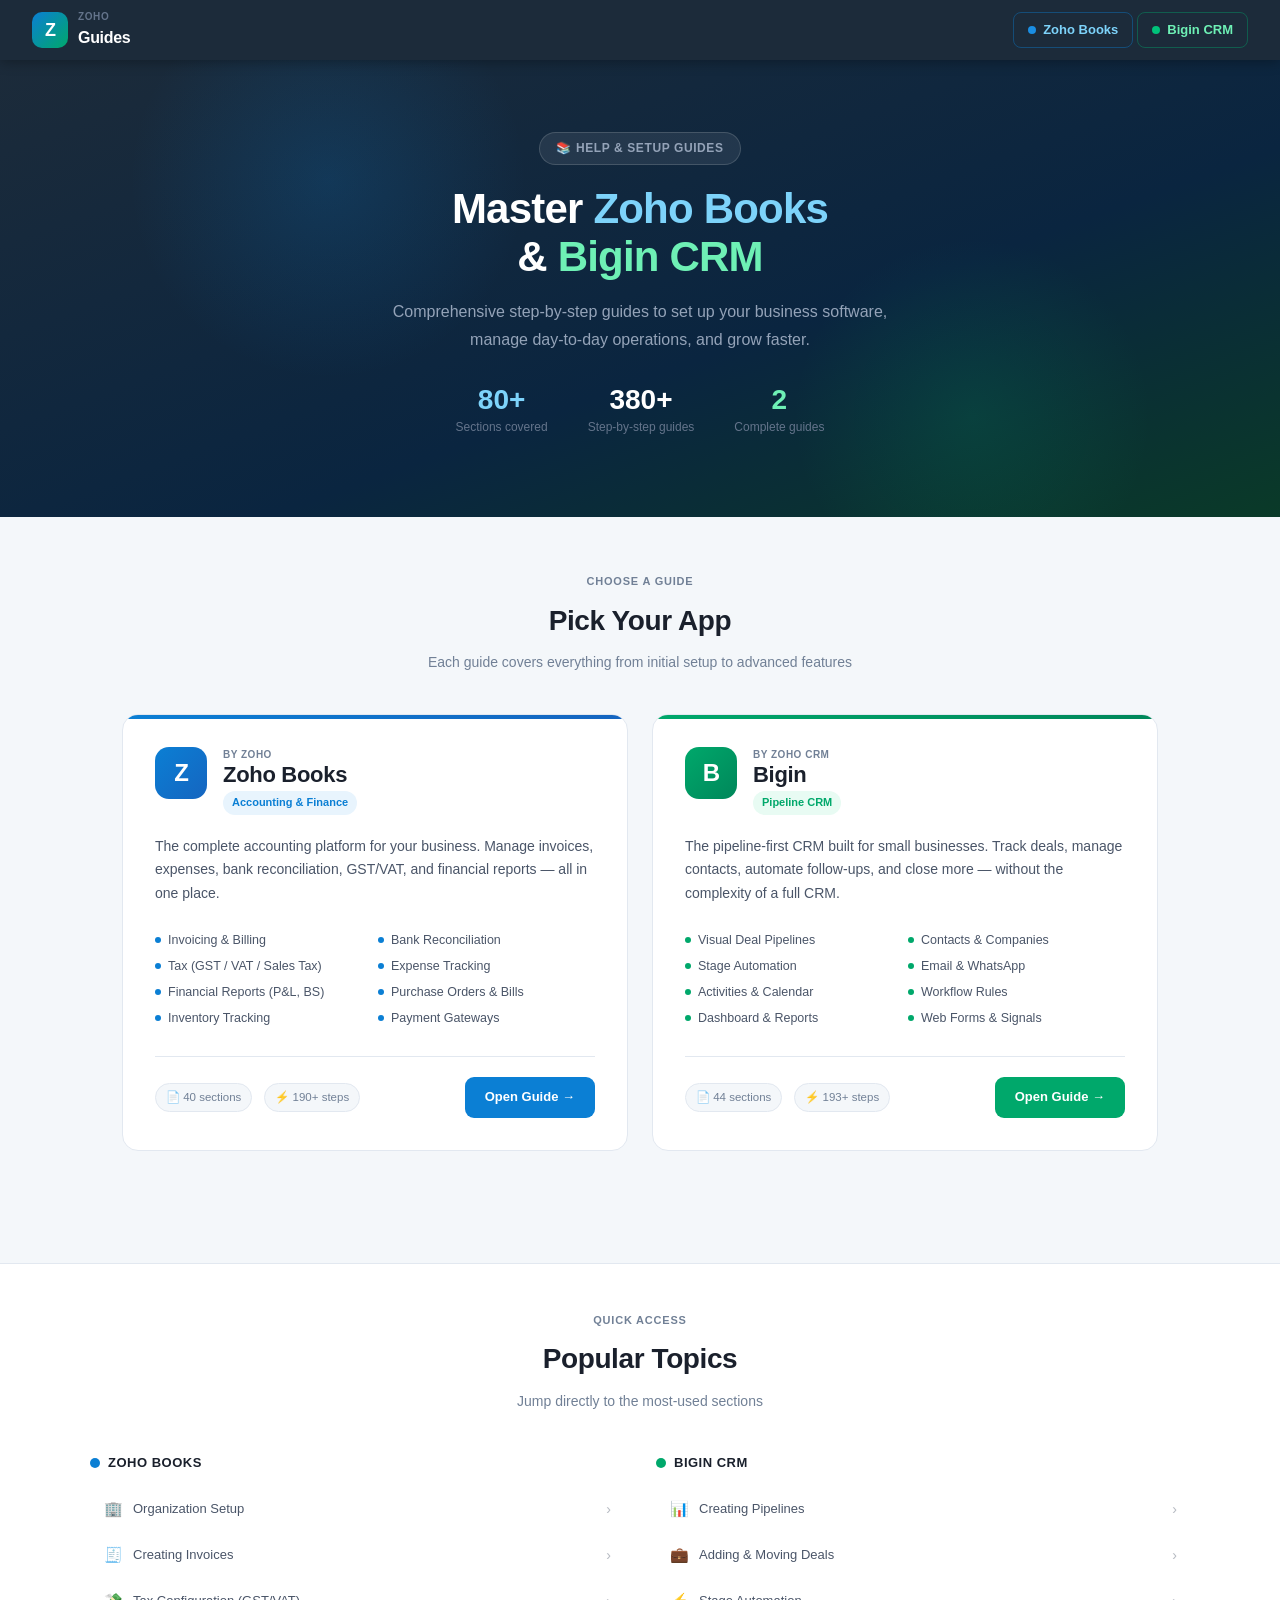
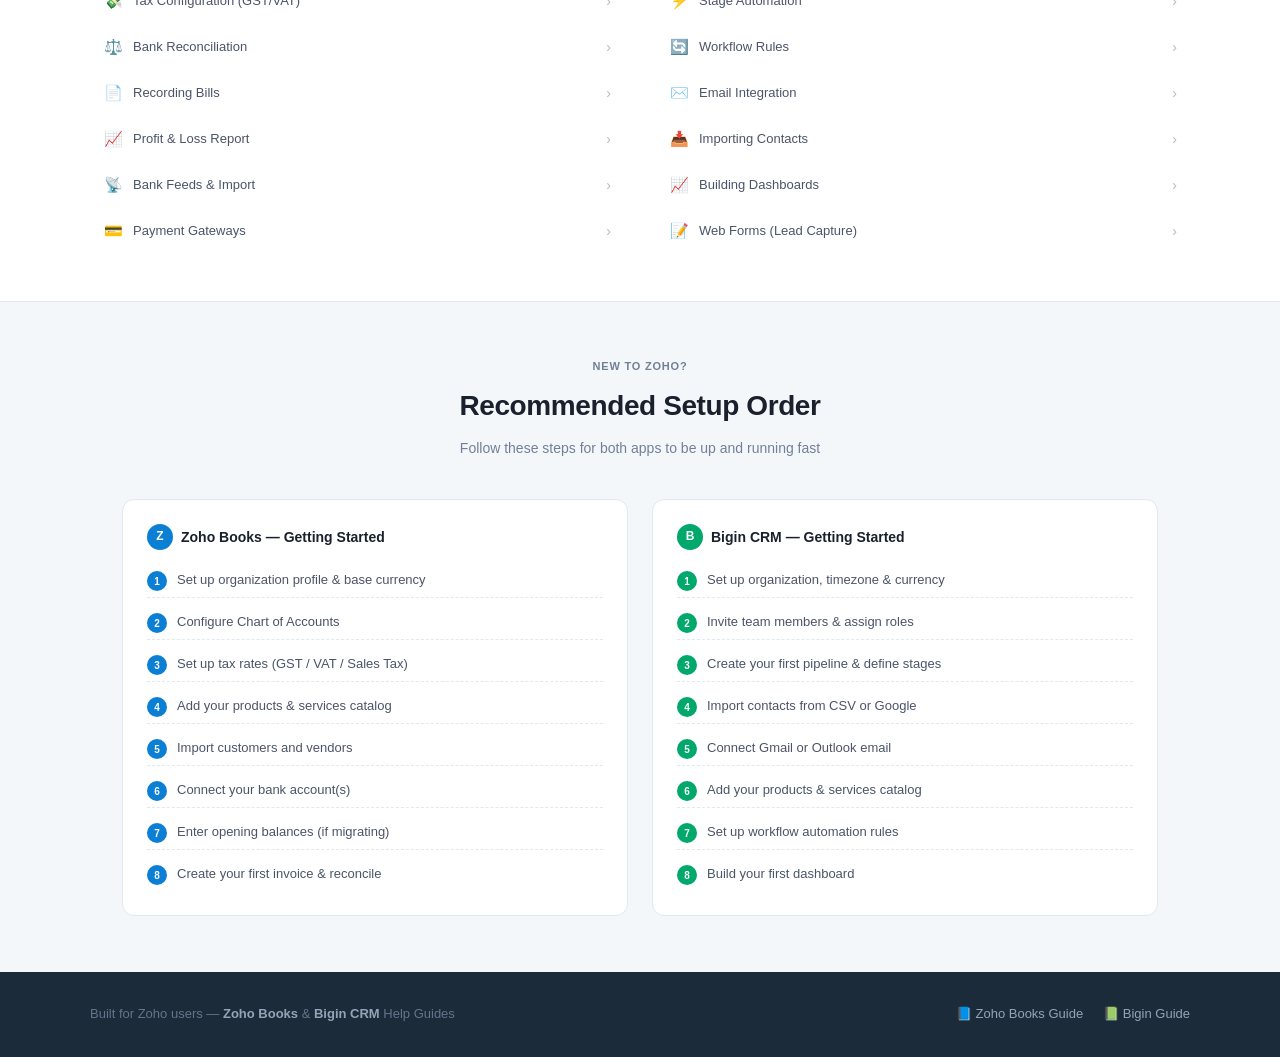
==== index.html @ 209bd2f0 "Add files via upload" ====
<!DOCTYPE html>
<html lang="en">
<head>
<meta charset="UTF-8">
<meta name="viewport" content="width=device-width, initial-scale=1.0">
<title>Zoho Guides — Books & Bigin Help Center</title>
<link rel="stylesheet" href="mobile.css">
<style>
  :root {
    --navy: #1C2B3A;
    --navy-light: #243447;
    --teal: #0B7FD4;
    --teal-light: #1A8EE3;
    --teal-pale: #E8F4FD;
    --green: #00A86B;
    --green-light: #00C27A;
    --green-pale: #E8FBF3;
    --amber: #F5A623;
    --amber-pale: #FFF8EC;
    --canvas: #F4F7FA;
    --white: #FFFFFF;
    --border: #E2E8F0;
    --text-primary: #1A202C;
    --text-secondary: #4A5568;
    --text-muted: #718096;
    --header-h: 60px;
    --red: #E53E3E;
    --red-pale: #FFF5F5;
  }

  *, *::before, *::after { box-sizing: border-box; margin: 0; padding: 0; }

  body {
    font-family: 'Inter', -apple-system, BlinkMacSystemFont, 'Segoe UI', sans-serif;
    background: var(--canvas);
    color: var(--text-primary);
    line-height: 1.6;
    font-size: 15px;
  }

  /* ─── HEADER ─── */
  header {
    position: sticky;
    top: 0;
    height: var(--header-h);
    background: var(--navy);
    display: flex;
    align-items: center;
    padding: 0 32px;
    gap: 16px;
    z-index: 50;
    box-shadow: 0 2px 12px rgba(0,0,0,0.3);
  }

  .logo-group {
    display: flex;
    align-items: center;
    gap: 10px;
    text-decoration: none;
  }

  .zoho-mark {
    width: 36px; height: 36px;
    background: linear-gradient(135deg, var(--teal) 0%, var(--green) 100%);
    border-radius: 10px;
    display: flex; align-items: center; justify-content: center;
    font-size: 18px; font-weight: 900; color: white; letter-spacing: -1px;
  }

  .logo-group .brand { font-size: 10px; color: #64748B; font-weight: 600; text-transform: uppercase; letter-spacing: 0.6px; }
  .logo-group .title { font-size: 16px; color: white; font-weight: 800; letter-spacing: -0.3px; }

  .header-nav {
    display: flex;
    align-items: center;
    gap: 4px;
    margin-left: auto;
  }

  .nav-link {
    display: flex;
    align-items: center;
    gap: 7px;
    padding: 7px 14px;
    border-radius: 8px;
    font-size: 13px;
    font-weight: 600;
    color: #94A3B8;
    text-decoration: none;
    transition: all 0.15s;
    white-space: nowrap;
  }

  .nav-link:hover { background: rgba(255,255,255,0.08); color: white; }

  .nav-link.books { border: 1px solid rgba(11,127,212,0.4); color: #7DD3FA; }
  .nav-link.books:hover { background: rgba(11,127,212,0.15); color: white; }
  .nav-link.bigin { border: 1px solid rgba(0,168,107,0.4); color: #6EF0B5; }
  .nav-link.bigin:hover { background: rgba(0,168,107,0.15); color: white; }

  .nav-dot { width: 8px; height: 8px; border-radius: 50%; flex-shrink: 0; }
  .nav-dot.blue { background: var(--teal-light); }
  .nav-dot.green { background: var(--green-light); }

  /* ─── HERO ─── */
  .index-hero {
    background: linear-gradient(160deg, var(--navy) 0%, #0A2540 60%, #0A3A28 100%);
    padding: 72px 32px 80px;
    text-align: center;
    position: relative;
    overflow: hidden;
  }

  .index-hero::before {
    content: '';
    position: absolute;
    left: 10%; top: -80px;
    width: 400px; height: 400px;
    background: radial-gradient(circle, rgba(11,127,212,0.18) 0%, transparent 70%);
    pointer-events: none;
  }

  .index-hero::after {
    content: '';
    position: absolute;
    right: 10%; bottom: -80px;
    width: 360px; height: 360px;
    background: radial-gradient(circle, rgba(0,168,107,0.15) 0%, transparent 70%);
    pointer-events: none;
  }

  .hero-eyebrow {
    display: inline-flex; align-items: center; gap: 8px;
    background: rgba(255,255,255,0.08);
    border: 1px solid rgba(255,255,255,0.15);
    color: #94A3B8;
    font-size: 12px; font-weight: 600; padding: 6px 16px; border-radius: 20px;
    margin-bottom: 20px; text-transform: uppercase; letter-spacing: 0.6px;
  }

  .index-hero h1 {
    font-size: 42px; font-weight: 900; color: white;
    line-height: 1.15; margin-bottom: 16px; letter-spacing: -0.8px;
    position: relative; z-index: 1;
  }

  .index-hero h1 .accent-blue { color: #7DD3FA; }
  .index-hero h1 .accent-green { color: #6EF0B5; }

  .index-hero p {
    font-size: 16px; color: #94A3B8;
    max-width: 520px; margin: 0 auto 32px; line-height: 1.75;
    position: relative; z-index: 1;
  }

  .hero-stats {
    display: flex;
    justify-content: center;
    gap: 40px;
    position: relative; z-index: 1;
  }

  .stat { text-align: center; }
  .stat-num { font-size: 28px; font-weight: 800; color: white; line-height: 1; }
  .stat-num.blue { color: #7DD3FA; }
  .stat-num.green { color: #6EF0B5; }
  .stat-label { font-size: 12px; color: #64748B; margin-top: 4px; }

  /* ─── GUIDES GRID ─── */
  .guides-section {
    max-width: 1100px;
    margin: 0 auto;
    padding: 56px 32px;
  }

  .section-eyebrow {
    text-align: center;
    font-size: 11px; font-weight: 700; color: var(--text-muted);
    text-transform: uppercase; letter-spacing: 0.8px;
    margin-bottom: 8px;
  }

  .section-heading {
    text-align: center;
    font-size: 28px; font-weight: 800; color: var(--text-primary);
    letter-spacing: -0.4px; margin-bottom: 8px;
  }

  .section-sub {
    text-align: center;
    font-size: 14px; color: var(--text-muted);
    margin-bottom: 40px;
  }

  .guides-grid {
    display: grid;
    grid-template-columns: repeat(2, 1fr);
    gap: 24px;
    margin-bottom: 56px;
  }

  .guide-card {
    background: white;
    border: 1px solid var(--border);
    border-radius: 16px;
    padding: 32px;
    text-decoration: none;
    color: inherit;
    display: flex;
    flex-direction: column;
    transition: all 0.2s;
    position: relative;
    overflow: hidden;
  }

  .guide-card::before {
    content: '';
    position: absolute;
    top: 0; left: 0; right: 0;
    height: 4px;
    border-radius: 16px 16px 0 0;
  }

  .guide-card.books::before { background: linear-gradient(90deg, var(--teal) 0%, #1565C0 100%); }
  .guide-card.bigin::before { background: linear-gradient(90deg, var(--green) 0%, #00875A 100%); }

  .guide-card:hover {
    transform: translateY(-4px);
    box-shadow: 0 12px 40px rgba(0,0,0,0.1);
  }

  .guide-card.books:hover { border-color: var(--teal); }
  .guide-card.bigin:hover { border-color: var(--green); }

  .card-header {
    display: flex;
    align-items: flex-start;
    gap: 16px;
    margin-bottom: 20px;
  }

  .app-icon {
    width: 52px; height: 52px;
    border-radius: 14px;
    display: flex; align-items: center; justify-content: center;
    font-size: 24px; font-weight: 900; color: white;
    flex-shrink: 0;
    letter-spacing: -1px;
  }

  .app-icon.books-icon { background: linear-gradient(135deg, var(--teal) 0%, #1565C0 100%); }
  .app-icon.bigin-icon { background: linear-gradient(135deg, var(--green) 0%, #00875A 100%); }

  .app-meta { flex: 1; }
  .app-by { font-size: 10px; color: var(--text-muted); font-weight: 600; text-transform: uppercase; letter-spacing: 0.5px; }
  .app-name { font-size: 22px; font-weight: 800; color: var(--text-primary); letter-spacing: -0.3px; line-height: 1.1; }
  .app-tag {
    display: inline-block;
    padding: 3px 9px; border-radius: 20px;
    font-size: 11px; font-weight: 700; margin-top: 4px;
  }

  .books .app-tag { background: var(--teal-pale); color: var(--teal); }
  .bigin .app-tag { background: var(--green-pale); color: var(--green); }

  .card-desc {
    font-size: 14px; color: var(--text-secondary);
    line-height: 1.7; margin-bottom: 24px; flex: 1;
  }

  .feature-list {
    display: grid;
    grid-template-columns: 1fr 1fr;
    gap: 6px;
    margin-bottom: 28px;
  }

  .feature-item {
    display: flex;
    align-items: center;
    gap: 7px;
    font-size: 12.5px;
    color: var(--text-secondary);
  }

  .feature-dot {
    width: 6px; height: 6px; border-radius: 50%; flex-shrink: 0;
  }

  .books .feature-dot { background: var(--teal); }
  .bigin .feature-dot { background: var(--green); }

  .card-footer {
    display: flex;
    align-items: center;
    justify-content: space-between;
    padding-top: 20px;
    border-top: 1px solid var(--border);
  }

  .card-meta {
    display: flex;
    gap: 12px;
  }

  .meta-pill {
    display: flex; align-items: center; gap: 5px;
    font-size: 11.5px; color: var(--text-muted);
    background: var(--canvas);
    padding: 4px 10px; border-radius: 20px;
    border: 1px solid var(--border);
  }

  .open-btn {
    display: inline-flex;
    align-items: center;
    gap: 7px;
    padding: 10px 20px;
    border-radius: 9px;
    font-size: 13px; font-weight: 700;
    color: white;
    text-decoration: none;
    transition: all 0.15s;
  }

  .books .open-btn { background: var(--teal); }
  .books .open-btn:hover { background: var(--teal-light); }
  .bigin .open-btn { background: var(--green); }
  .bigin .open-btn:hover { background: var(--green-light); }

  /* ─── QUICK TOPICS ─── */
  .topics-section {
    background: white;
    border-top: 1px solid var(--border);
    border-bottom: 1px solid var(--border);
    padding: 48px 32px;
  }

  .topics-inner {
    max-width: 1100px;
    margin: 0 auto;
  }

  .topics-grid {
    display: grid;
    grid-template-columns: repeat(2, 1fr);
    gap: 32px;
    margin-top: 36px;
  }

  .topic-col h3 {
    font-size: 13px; font-weight: 800; color: var(--text-primary);
    text-transform: uppercase; letter-spacing: 0.5px;
    margin-bottom: 14px;
    display: flex; align-items: center; gap: 8px;
  }

  .topic-col h3 .col-dot {
    width: 10px; height: 10px; border-radius: 50%;
  }

  .topic-col h3 .col-dot.blue { background: var(--teal); }
  .topic-col h3 .col-dot.green { background: var(--green); }

  .topic-links {
    display: flex;
    flex-direction: column;
    gap: 2px;
  }

  .topic-link {
    display: flex; align-items: center; gap: 10px;
    padding: 9px 12px;
    border-radius: 8px;
    font-size: 13px; color: var(--text-secondary);
    text-decoration: none;
    transition: all 0.13s;
    border: 1px solid transparent;
  }

  .topic-link:hover { background: var(--canvas); border-color: var(--border); color: var(--text-primary); }
  .topic-link.books-link:hover { background: var(--teal-pale); border-color: rgba(11,127,212,0.2); color: var(--teal); }
  .topic-link.bigin-link:hover { background: var(--green-pale); border-color: rgba(0,168,107,0.2); color: var(--green); }

  .topic-link .tl-icon { font-size: 15px; width: 20px; text-align: center; flex-shrink: 0; }
  .topic-link .tl-arrow { margin-left: auto; font-size: 14px; opacity: 0.4; }

  /* ─── SETUP STEPS ─── */
  .setup-section {
    max-width: 1100px;
    margin: 0 auto;
    padding: 56px 32px;
  }

  .steps-grid {
    display: grid;
    grid-template-columns: repeat(2, 1fr);
    gap: 24px;
    margin-top: 36px;
  }

  .step-card {
    background: white;
    border: 1px solid var(--border);
    border-radius: 12px;
    padding: 24px;
  }

  .step-card h3 {
    font-size: 14px; font-weight: 800;
    color: var(--text-primary);
    margin-bottom: 14px;
    display: flex; align-items: center; gap: 8px;
  }

  .step-num-badge {
    width: 26px; height: 26px; border-radius: 50%;
    display: flex; align-items: center; justify-content: center;
    font-size: 12px; font-weight: 800; color: white; flex-shrink: 0;
  }

  .step-num-badge.blue { background: var(--teal); }
  .step-num-badge.green { background: var(--green); }

  .step-items {
    display: flex;
    flex-direction: column;
    gap: 8px;
  }

  .step-item {
    display: flex; align-items: flex-start; gap: 10px;
    font-size: 13px; color: var(--text-secondary); line-height: 1.5;
    padding: 6px 0;
    border-bottom: 1px dashed var(--border);
  }

  .step-item:last-child { border-bottom: none; }
  .step-item .si-num {
    min-width: 20px; height: 20px; border-radius: 50%;
    font-size: 10px; font-weight: 700; color: white;
    display: flex; align-items: center; justify-content: center;
    flex-shrink: 0; margin-top: 1px;
  }

  .si-num.blue { background: var(--teal); }
  .si-num.green { background: var(--green); }

  /* ─── FOOTER ─── */
  footer {
    background: var(--navy);
    color: #64748B;
    text-align: center;
    padding: 32px;
    font-size: 13px;
  }

  footer a { color: #94A3B8; text-decoration: none; }
  footer a:hover { color: white; }

  .footer-inner {
    max-width: 1100px;
    margin: 0 auto;
    display: flex;
    align-items: center;
    justify-content: space-between;
    flex-wrap: wrap;
    gap: 12px;
  }

  .footer-links { display: flex; gap: 20px; }

  /* ─── INDEX-SPECIFIC MOBILE ADJUSTMENTS ─── */
  /* (additional ones beyond mobile.css) */
  @media (max-width: 720px) {
    header { padding: 0 14px; gap: 12px; }

    .header-nav { gap: 6px; }
    .nav-link { padding: 6px 10px; font-size: 12px; }
    .nav-link span:not(.nav-dot) { display: none; }
    .nav-dot { width: 10px; height: 10px; }

    .index-hero { padding: 48px 20px 56px; }
    .index-hero h1 { font-size: 28px; }
    .index-hero p { font-size: 14px; }
    .hero-stats { gap: 24px; }
    .stat-num { font-size: 22px; }

    .guides-section { padding: 36px 16px; }
    .section-heading { font-size: 22px; }

    .feature-list { grid-template-columns: 1fr; }

    .card-footer { flex-direction: column; align-items: flex-start; gap: 12px; }
    .open-btn { width: 100%; justify-content: center; }

    .topics-section { padding: 36px 16px; }
    .topics-grid { grid-template-columns: 1fr; gap: 24px; }

    .setup-section { padding: 36px 16px; }
    .steps-grid { grid-template-columns: 1fr; }

    .footer-inner { flex-direction: column; text-align: center; }
    .footer-links { justify-content: center; }
  }

  @media (max-width: 420px) {
    .index-hero h1 { font-size: 24px; }
    .hero-stats { gap: 16px; }
    .stat-num { font-size: 20px; }
    .guide-card { padding: 20px; }
    .app-icon { width: 42px; height: 42px; font-size: 20px; }
    .app-name { font-size: 18px; }
  }
</style>
</head>
<body>

<!-- ─── HEADER ─── -->
<header>
  <div class="logo-group">
    <div class="zoho-mark">Z</div>
    <div>
      <div class="brand">Zoho</div>
      <div class="title">Guides</div>
    </div>
  </div>

  <nav class="header-nav">
    <a class="nav-link books" href="zoho-books-guide.html">
      <span class="nav-dot blue"></span>
      <span>Zoho Books</span>
    </a>
    <a class="nav-link bigin" href="bigin-guide.html">
      <span class="nav-dot green"></span>
      <span>Bigin CRM</span>
    </a>
  </nav>
</header>

<!-- ─── HERO ─── -->
<section class="index-hero">
  <div class="hero-eyebrow">📚 Help & Setup Guides</div>
  <h1>Master <span class="accent-blue">Zoho Books</span><br>& <span class="accent-green">Bigin CRM</span></h1>
  <p>Comprehensive step-by-step guides to set up your business software, manage day-to-day operations, and grow faster.</p>

  <div class="hero-stats">
    <div class="stat">
      <div class="stat-num blue">80+</div>
      <div class="stat-label">Sections covered</div>
    </div>
    <div class="stat">
      <div class="stat-num">380+</div>
      <div class="stat-label">Step-by-step guides</div>
    </div>
    <div class="stat">
      <div class="stat-num green">2</div>
      <div class="stat-label">Complete guides</div>
    </div>
  </div>
</section>

<!-- ─── GUIDES GRID ─── -->
<section class="guides-section">
  <p class="section-eyebrow">Choose a guide</p>
  <h2 class="section-heading">Pick Your App</h2>
  <p class="section-sub">Each guide covers everything from initial setup to advanced features</p>

  <div class="guides-grid">

    <!-- ZOHO BOOKS CARD -->
    <a class="guide-card books" href="zoho-books-guide.html">
      <div class="card-header">
        <div class="app-icon books-icon">Z</div>
        <div class="app-meta">
          <div class="app-by">by Zoho</div>
          <div class="app-name">Zoho Books</div>
          <span class="app-tag">Accounting & Finance</span>
        </div>
      </div>

      <p class="card-desc">
        The complete accounting platform for your business. Manage invoices, expenses, bank reconciliation, GST/VAT, and financial reports — all in one place.
      </p>

      <div class="feature-list">
        <div class="feature-item"><span class="feature-dot"></span>Invoicing & Billing</div>
        <div class="feature-item"><span class="feature-dot"></span>Bank Reconciliation</div>
        <div class="feature-item"><span class="feature-dot"></span>Tax (GST / VAT / Sales Tax)</div>
        <div class="feature-item"><span class="feature-dot"></span>Expense Tracking</div>
        <div class="feature-item"><span class="feature-dot"></span>Financial Reports (P&L, BS)</div>
        <div class="feature-item"><span class="feature-dot"></span>Purchase Orders & Bills</div>
        <div class="feature-item"><span class="feature-dot"></span>Inventory Tracking</div>
        <div class="feature-item"><span class="feature-dot"></span>Payment Gateways</div>
      </div>

      <div class="card-footer">
        <div class="card-meta">
          <span class="meta-pill">📄 40 sections</span>
          <span class="meta-pill">⚡ 190+ steps</span>
        </div>
        <span class="open-btn">Open Guide →</span>
      </div>
    </a>

    <!-- BIGIN CARD -->
    <a class="guide-card bigin" href="bigin-guide.html">
      <div class="card-header">
        <div class="app-icon bigin-icon">B</div>
        <div class="app-meta">
          <div class="app-by">by Zoho CRM</div>
          <div class="app-name">Bigin</div>
          <span class="app-tag">Pipeline CRM</span>
        </div>
      </div>

      <p class="card-desc">
        The pipeline-first CRM built for small businesses. Track deals, manage contacts, automate follow-ups, and close more — without the complexity of a full CRM.
      </p>

      <div class="feature-list">
        <div class="feature-item"><span class="feature-dot"></span>Visual Deal Pipelines</div>
        <div class="feature-item"><span class="feature-dot"></span>Contacts & Companies</div>
        <div class="feature-item"><span class="feature-dot"></span>Stage Automation</div>
        <div class="feature-item"><span class="feature-dot"></span>Email & WhatsApp</div>
        <div class="feature-item"><span class="feature-dot"></span>Activities & Calendar</div>
        <div class="feature-item"><span class="feature-dot"></span>Workflow Rules</div>
        <div class="feature-item"><span class="feature-dot"></span>Dashboard & Reports</div>
        <div class="feature-item"><span class="feature-dot"></span>Web Forms & Signals</div>
      </div>

      <div class="card-footer">
        <div class="card-meta">
          <span class="meta-pill">📄 44 sections</span>
          <span class="meta-pill">⚡ 193+ steps</span>
        </div>
        <span class="open-btn">Open Guide →</span>
      </div>
    </a>

  </div>
</section>

<!-- ─── QUICK TOPICS ─── -->
<section class="topics-section">
  <div class="topics-inner">
    <p class="section-eyebrow">Quick access</p>
    <h2 class="section-heading">Popular Topics</h2>
    <p class="section-sub">Jump directly to the most-used sections</p>

    <div class="topics-grid">

      <!-- BOOKS TOPICS -->
      <div class="topic-col">
        <h3><span class="col-dot blue"></span>Zoho Books</h3>
        <div class="topic-links">
          <a class="topic-link books-link" href="zoho-books-guide.html#section-org-setup">
            <span class="tl-icon">🏢</span> Organization Setup
            <span class="tl-arrow">›</span>
          </a>
          <a class="topic-link books-link" href="zoho-books-guide.html#section-invoices">
            <span class="tl-icon">🧾</span> Creating Invoices
            <span class="tl-arrow">›</span>
          </a>
          <a class="topic-link books-link" href="zoho-books-guide.html#section-taxes">
            <span class="tl-icon">💸</span> Tax Configuration (GST/VAT)
            <span class="tl-arrow">›</span>
          </a>
          <a class="topic-link books-link" href="zoho-books-guide.html#section-reconciliation">
            <span class="tl-icon">⚖️</span> Bank Reconciliation
            <span class="tl-arrow">›</span>
          </a>
          <a class="topic-link books-link" href="zoho-books-guide.html#section-bills">
            <span class="tl-icon">📄</span> Recording Bills
            <span class="tl-arrow">›</span>
          </a>
          <a class="topic-link books-link" href="zoho-books-guide.html#section-report-pl">
            <span class="tl-icon">📈</span> Profit & Loss Report
            <span class="tl-arrow">›</span>
          </a>
          <a class="topic-link books-link" href="zoho-books-guide.html#section-bank-feeds">
            <span class="tl-icon">📡</span> Bank Feeds & Import
            <span class="tl-arrow">›</span>
          </a>
          <a class="topic-link books-link" href="zoho-books-guide.html#section-payment-gateways">
            <span class="tl-icon">💳</span> Payment Gateways
            <span class="tl-arrow">›</span>
          </a>
        </div>
      </div>

      <!-- BIGIN TOPICS -->
      <div class="topic-col">
        <h3><span class="col-dot green"></span>Bigin CRM</h3>
        <div class="topic-links">
          <a class="topic-link bigin-link" href="bigin-guide.html#section-create-pipeline">
            <span class="tl-icon">📊</span> Creating Pipelines
            <span class="tl-arrow">›</span>
          </a>
          <a class="topic-link bigin-link" href="bigin-guide.html#section-deals">
            <span class="tl-icon">💼</span> Adding & Moving Deals
            <span class="tl-arrow">›</span>
          </a>
          <a class="topic-link bigin-link" href="bigin-guide.html#section-stage-automation">
            <span class="tl-icon">⚡</span> Stage Automation
            <span class="tl-arrow">›</span>
          </a>
          <a class="topic-link bigin-link" href="bigin-guide.html#section-workflows">
            <span class="tl-icon">🔄</span> Workflow Rules
            <span class="tl-arrow">›</span>
          </a>
          <a class="topic-link bigin-link" href="bigin-guide.html#section-email">
            <span class="tl-icon">✉️</span> Email Integration
            <span class="tl-arrow">›</span>
          </a>
          <a class="topic-link bigin-link" href="bigin-guide.html#section-import-data">
            <span class="tl-icon">📥</span> Importing Contacts
            <span class="tl-arrow">›</span>
          </a>
          <a class="topic-link bigin-link" href="bigin-guide.html#section-dashboard">
            <span class="tl-icon">📈</span> Building Dashboards
            <span class="tl-arrow">›</span>
          </a>
          <a class="topic-link bigin-link" href="bigin-guide.html#section-web-forms">
            <span class="tl-icon">📝</span> Web Forms (Lead Capture)
            <span class="tl-arrow">›</span>
          </a>
        </div>
      </div>

    </div>
  </div>
</section>

<!-- ─── SETUP STEPS ─── -->
<section class="setup-section">
  <p class="section-eyebrow">New to Zoho?</p>
  <h2 class="section-heading">Recommended Setup Order</h2>
  <p class="section-sub">Follow these steps for both apps to be up and running fast</p>

  <div class="steps-grid">

    <div class="step-card">
      <h3>
        <span class="step-num-badge blue">Z</span>
        Zoho Books — Getting Started
      </h3>
      <div class="step-items">
        <div class="step-item"><span class="si-num blue">1</span>Set up organization profile & base currency</div>
        <div class="step-item"><span class="si-num blue">2</span>Configure Chart of Accounts</div>
        <div class="step-item"><span class="si-num blue">3</span>Set up tax rates (GST / VAT / Sales Tax)</div>
        <div class="step-item"><span class="si-num blue">4</span>Add your products & services catalog</div>
        <div class="step-item"><span class="si-num blue">5</span>Import customers and vendors</div>
        <div class="step-item"><span class="si-num blue">6</span>Connect your bank account(s)</div>
        <div class="step-item"><span class="si-num blue">7</span>Enter opening balances (if migrating)</div>
        <div class="step-item"><span class="si-num blue">8</span>Create your first invoice & reconcile</div>
      </div>
    </div>

    <div class="step-card">
      <h3>
        <span class="step-num-badge green">B</span>
        Bigin CRM — Getting Started
      </h3>
      <div class="step-items">
        <div class="step-item"><span class="si-num green">1</span>Set up organization, timezone & currency</div>
        <div class="step-item"><span class="si-num green">2</span>Invite team members & assign roles</div>
        <div class="step-item"><span class="si-num green">3</span>Create your first pipeline & define stages</div>
        <div class="step-item"><span class="si-num green">4</span>Import contacts from CSV or Google</div>
        <div class="step-item"><span class="si-num green">5</span>Connect Gmail or Outlook email</div>
        <div class="step-item"><span class="si-num green">6</span>Add your products & services catalog</div>
        <div class="step-item"><span class="si-num green">7</span>Set up workflow automation rules</div>
        <div class="step-item"><span class="si-num green">8</span>Build your first dashboard</div>
      </div>
    </div>

  </div>
</section>

<!-- ─── FOOTER ─── -->
<footer>
  <div class="footer-inner">
    <div>
      Built for Zoho users &mdash; <strong style="color:#94A3B8;">Zoho Books</strong> &amp; <strong style="color:#94A3B8;">Bigin CRM</strong> Help Guides
    </div>
    <div class="footer-links">
      <a href="zoho-books-guide.html">📘 Zoho Books Guide</a>
      <a href="bigin-guide.html">📗 Bigin Guide</a>
    </div>
  </div>
</footer>

</body>
</html>
---- mobile.css ----
/*
 * mobile.css — Shared mobile stylesheet
 * Zoho Guides: Index, Bigin, Zoho Books
 * Applied on top of each page's own styles.
 * Breakpoints: ≤900px (tablet), ≤720px (phone), ≤420px (small phone)
 */

/* ═══════════════════════════════════════════════
   1. UNIVERSAL RESETS & TOUCH TARGETS
═══════════════════════════════════════════════ */

@media (max-width: 900px) {
  /* Ensure tap targets are at least 44px */
  button, a, .tree-label, .card, .wizard-row, .wizard-step,
  .nav-link, .guide-card, .ql, .quick-link {
    min-height: 44px;
  }

  /* Prevent horizontal overflow */
  body {
    overflow-x: hidden;
  }

  /* Tables: allow horizontal scroll */
  .feature-table,
  .data-table {
    display: block;
    overflow-x: auto;
    -webkit-overflow-scrolling: touch;
    white-space: nowrap;
    font-size: 12px;
  }

  .feature-table td,
  .feature-table th,
  .data-table td,
  .data-table th {
    white-space: normal;
    min-width: 100px;
  }

  /* Stage builder wraps on tablet */
  .stage-builder {
    flex-wrap: wrap;
  }

  .stage-col {
    flex: 1 1 45%;
    border-right: none;
    border-bottom: 1px solid var(--border, #E1E8ED);
  }
}

/* ═══════════════════════════════════════════════
   2. TABLET (≤ 900px) — Hide TOC, full-width content
═══════════════════════════════════════════════ */

@media (max-width: 900px) {
  /* Hide right TOC panel */
  aside.toc {
    display: none !important;
  }

  /* Content fills space left by TOC */
  main.content {
    margin-right: 0 !important;
    max-width: calc(100% - 272px) !important;
  }

  /* Shrink header search on tablet */
  .search-bar {
    max-width: 320px;
  }

  /* Pipeline viz scrolls horizontally */
  .pipeline-viz {
    overflow-x: auto;
    -webkit-overflow-scrolling: touch;
    padding-bottom: 8px;
  }

  .pv-col {
    min-width: 140px;
  }

  /* Card grids: 2 columns on tablet */
  .card-grid {
    grid-template-columns: repeat(2, 1fr) !important;
  }

  /* Index page guide cards */
  .guides-grid {
    grid-template-columns: repeat(2, 1fr) !important;
  }
}

/* ═══════════════════════════════════════════════
   3. MOBILE (≤ 720px) — Drawer sidebar, full-width layout
═══════════════════════════════════════════════ */

@media (max-width: 720px) {
  /* ── Header ── */
  :root {
    --header-h: 52px !important;
  }

  header {
    padding: 0 12px !important;
    gap: 10px !important;
  }

  .header-label,
  .header-pill,
  .header-badge,
  .header-title {
    display: none !important;
  }

  .header-sep {
    display: none !important;
  }

  /* Show hamburger */
  .menu-btn {
    display: flex !important;
  }

  /* Search bar shrinks */
  .search-bar {
    max-width: 100% !important;
    flex: 1 !important;
    margin-left: 4px !important;
  }

  .search-bar input {
    font-size: 13px !important;
  }

  /* ── Sidebar: slide-in drawer ── */
  aside.sidebar {
    transform: translateX(-100%) !important;
    transition: transform 0.28s cubic-bezier(0.4, 0, 0.2, 1) !important;
    z-index: 95 !important;
    box-shadow: 4px 0 24px rgba(0, 0, 0, 0.22) !important;
    width: 280px !important;
  }

  aside.sidebar.open {
    transform: translateX(0) !important;
  }

  /* ── Main content: full width ── */
  main.content {
    margin-left: 0 !important;
    max-width: 100% !important;
    padding: 16px !important;
  }

  /* ── Hero sections ── */
  .section-hero,
  .hero {
    padding: 24px 20px !important;
    border-radius: 10px !important;
  }

  .section-hero h1,
  .hero h1 {
    font-size: 20px !important;
    line-height: 1.3 !important;
  }

  .hero-actions,
  .section-hero .hero-actions {
    flex-direction: column !important;
    gap: 8px !important;
  }

  .hero-actions .btn,
  .hero-actions button {
    width: 100% !important;
    justify-content: center !important;
  }

  /* ── Cards: single column on mobile ── */
  .card-grid {
    grid-template-columns: 1fr !important;
  }

  /* ── Pipeline viz ── */
  .pipeline-viz {
    gap: 6px !important;
  }

  .pv-col {
    min-width: 130px !important;
  }

  /* ── Wizard steps ── */
  .wizard-row,
  .wizard-step {
    padding: 10px 14px !important;
    gap: 10px !important;
  }

  .ws-info p,
  .wr-info p {
    display: none !important; /* Hide subtitle on small screens */
  }

  /* ── Step list ── */
  .step-list li {
    font-size: 13px !important;
  }

  /* ── Info boxes ── */
  .info-box {
    font-size: 12.5px !important;
    padding: 10px 12px !important;
  }

  /* ── Section titles ── */
  h2.section-title,
  h2.sec-title {
    font-size: 16px !important;
  }

  h3.sub-title {
    font-size: 13.5px !important;
    margin-top: 20px !important;
  }

  /* ── Breadcrumb ── */
  .breadcrumb {
    font-size: 11px !important;
    margin-bottom: 14px !important;
  }

  /* ── Checklist ── */
  .checklist li {
    font-size: 13px !important;
  }

  /* ── Quick links ── */
  .quick-links {
    gap: 6px !important;
  }

  .quick-link,
  .ql {
    font-size: 11.5px !important;
    padding: 4px 10px !important;
  }

  /* ── Stage builder: stack vertically ── */
  .stage-builder {
    flex-direction: column !important;
  }

  .stage-col {
    border-right: none !important;
    border-bottom: 1px solid var(--border, #E1E8ED) !important;
    flex: none !important;
    width: 100% !important;
  }

  /* ── Index page specifics ── */
  .guides-grid {
    grid-template-columns: 1fr !important;
  }

  .guide-card {
    padding: 20px !important;
  }

  .feature-list {
    grid-template-columns: 1fr !important;
  }

  .index-hero h1 {
    font-size: 22px !important;
  }

  .index-hero p {
    font-size: 13px !important;
  }
}

/* ═══════════════════════════════════════════════
   4. SMALL PHONE (≤ 420px)
═══════════════════════════════════════════════ */

@media (max-width: 420px) {
  header {
    padding: 0 10px !important;
    gap: 8px !important;
  }

  .search-bar input {
    font-size: 12px !important;
    padding: 7px 30px 7px 34px !important;
  }

  main.content {
    padding: 12px 10px !important;
  }

  .section-hero,
  .hero {
    padding: 18px 14px !important;
  }

  .section-hero h1,
  .hero h1 {
    font-size: 18px !important;
  }

  h2.section-title,
  h2.sec-title {
    font-size: 15px !important;
  }

  .wizard-row,
  .wizard-step {
    padding: 8px 12px !important;
  }

  aside.sidebar {
    width: 260px !important;
  }

  .logo-wordmark .name,
  .logo-text .product {
    font-size: 14px !important;
  }

  .feature-table,
  .data-table {
    font-size: 11px !important;
  }
}

/* ═══════════════════════════════════════════════
   5. SIDEBAR OVERLAY (mobile backdrop)
   — Ensures overlay works even if inline styles differ
═══════════════════════════════════════════════ */

.sidebar-overlay {
  display: none;
  position: fixed;
  inset: 0;
  background: rgba(0, 0, 0, 0.52);
  z-index: 90;
  -webkit-backdrop-filter: blur(2px);
  backdrop-filter: blur(2px);
  cursor: pointer;
}

.sidebar-overlay.visible {
  display: block;
}

/* ═══════════════════════════════════════════════
   6. PRINT — Collapse sidebar, show content only
═══════════════════════════════════════════════ */

@media print {
  header,
  aside.sidebar,
  aside.toc,
  .sidebar-overlay,
  .menu-btn,
  .search-bar,
  .hero-actions,
  .wizard,
  .quick-links {
    display: none !important;
  }

  main.content {
    margin: 0 !important;
    padding: 16px !important;
    max-width: 100% !important;
  }

  .section {
    display: block !important;
  }

  body {
    font-size: 12pt !important;
    color: #000 !important;
  }

  h2.section-title,
  h2.sec-title {
    page-break-after: avoid;
  }
}
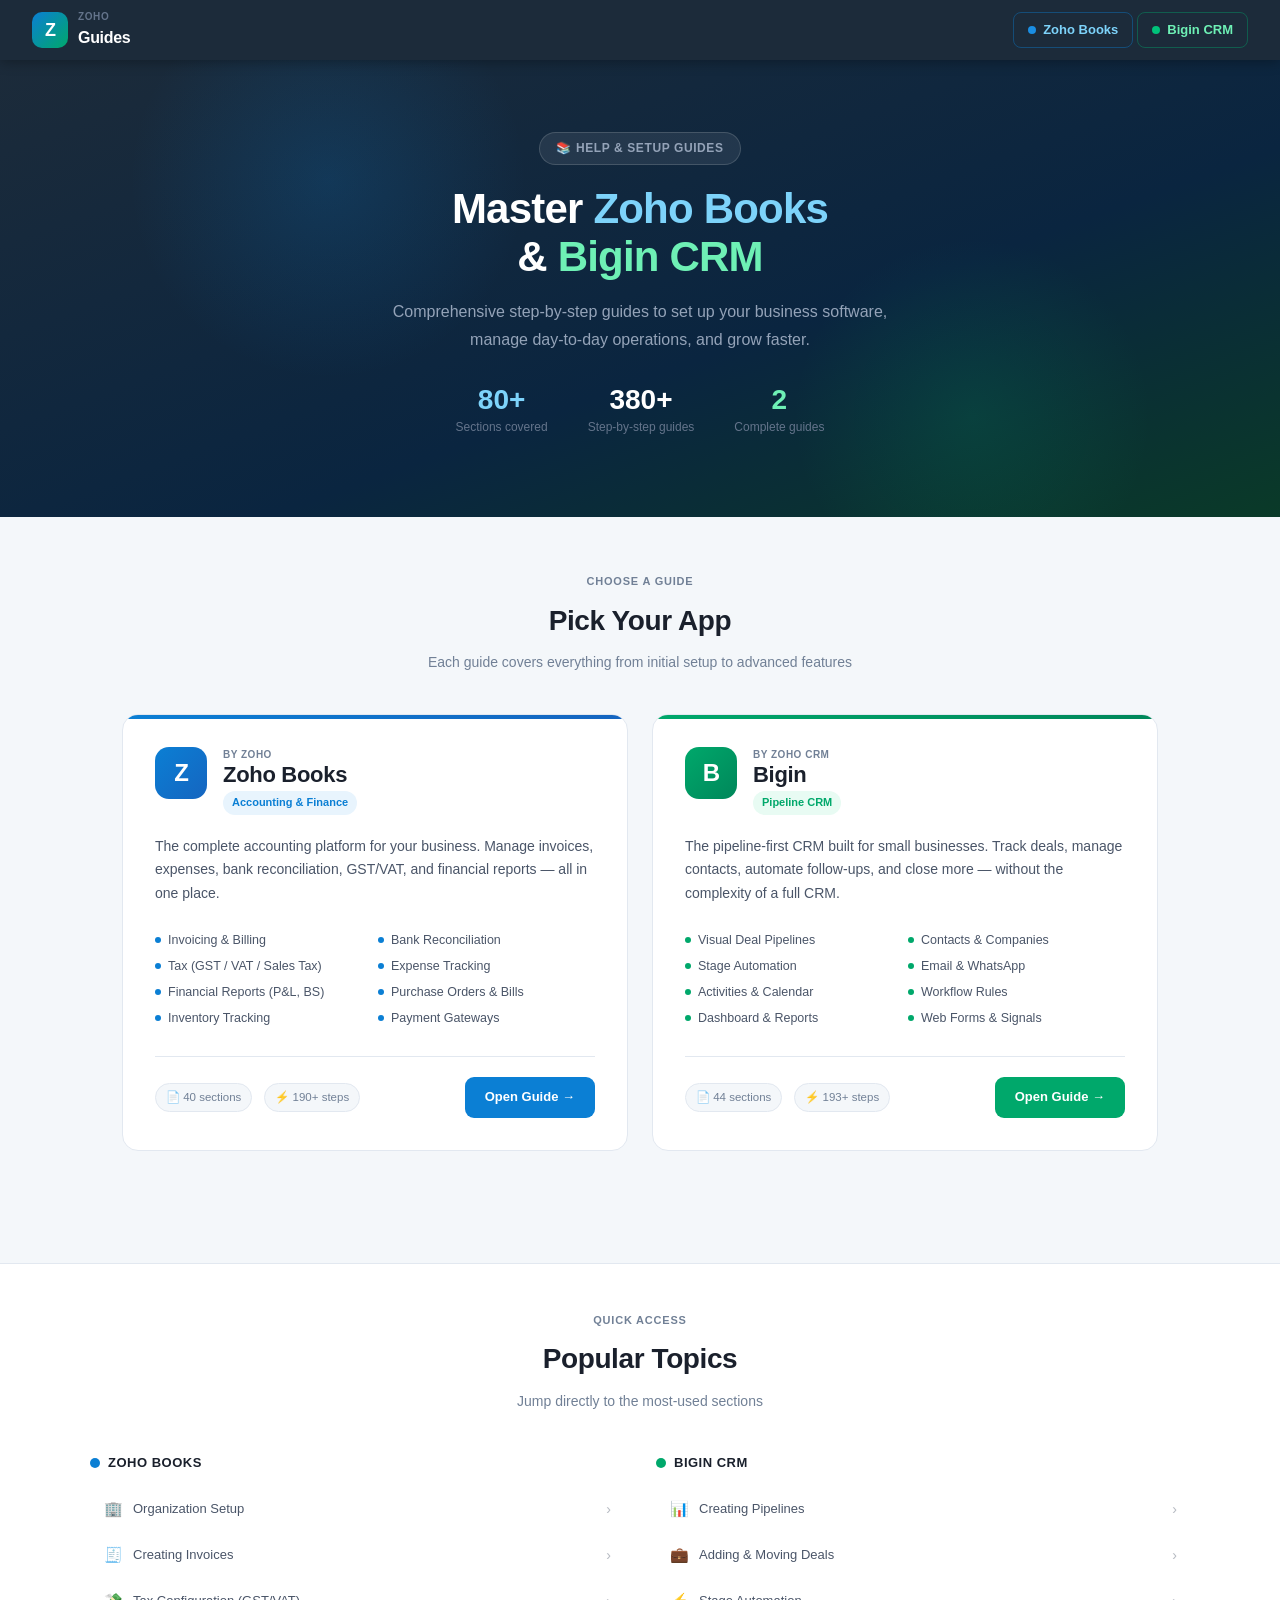
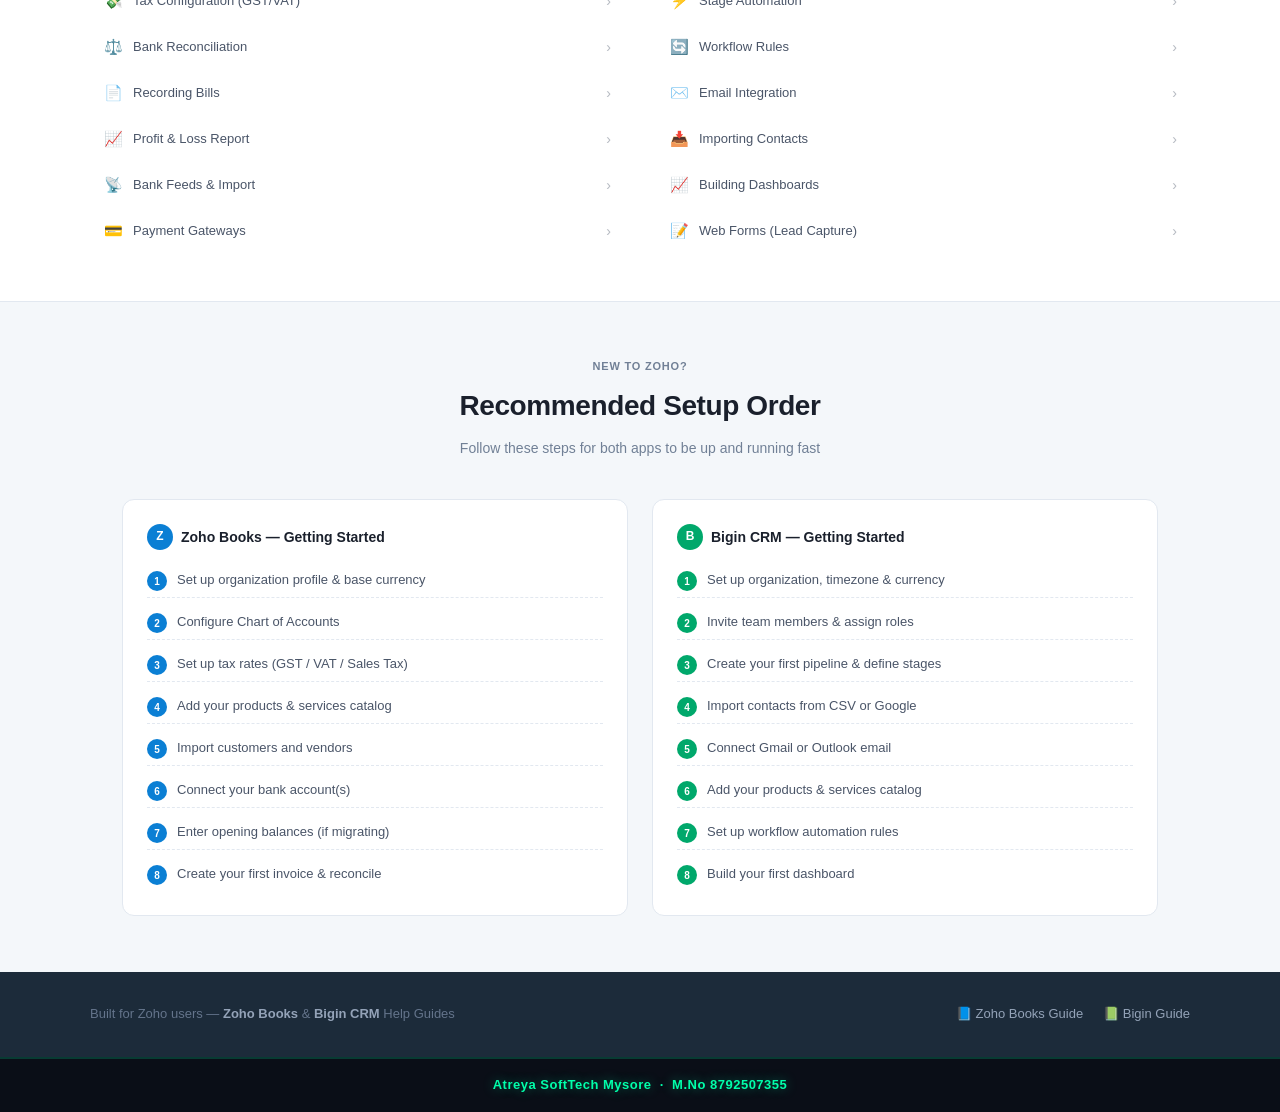
==== commit fae914bd: "m" ====
--- a/index.html
+++ b/index.html
@@ -518,13 +518,13 @@
 
 <!-- ─── HEADER ─── -->
 <header>
-  <div class="logo-group">
+  <a class="logo-group" href="index.html">
     <div class="zoho-mark">Z</div>
     <div>
       <div class="brand">Zoho</div>
       <div class="title">Guides</div>
     </div>
-  </div>
+  </a>
 
   <nav class="header-nav">
     <a class="nav-link books" href="zoho-books-guide.html">
@@ -790,5 +790,9 @@
   </div>
 </footer>
 
+<div style="background:#0A0E17;text-align:center;padding:16px 20px;font-size:13px;font-weight:700;color:#00FFAA;letter-spacing:0.5px;border-top:2px solid #00FFAA30;text-shadow:0 0 12px rgba(0,255,170,0.4);">
+  Atreya SoftTech Mysore &nbsp;&middot;&nbsp; M.No 8792507355
+</div>
+
 </body>
 </html>
--- a/mobile.css
+++ b/mobile.css
@@ -133,7 +133,7 @@
   }
 
   .search-bar input {
-    font-size: 13px !important;
+    font-size: 16px !important; /* >=16px prevents iOS auto-zoom on focus */
   }
 
   /* ── Sidebar: slide-in drawer ── */
@@ -296,7 +296,7 @@
   }
 
   .search-bar input {
-    font-size: 12px !important;
+    font-size: 16px !important; /* >=16px prevents iOS auto-zoom on focus */
     padding: 7px 30px 7px 34px !important;
   }
 
